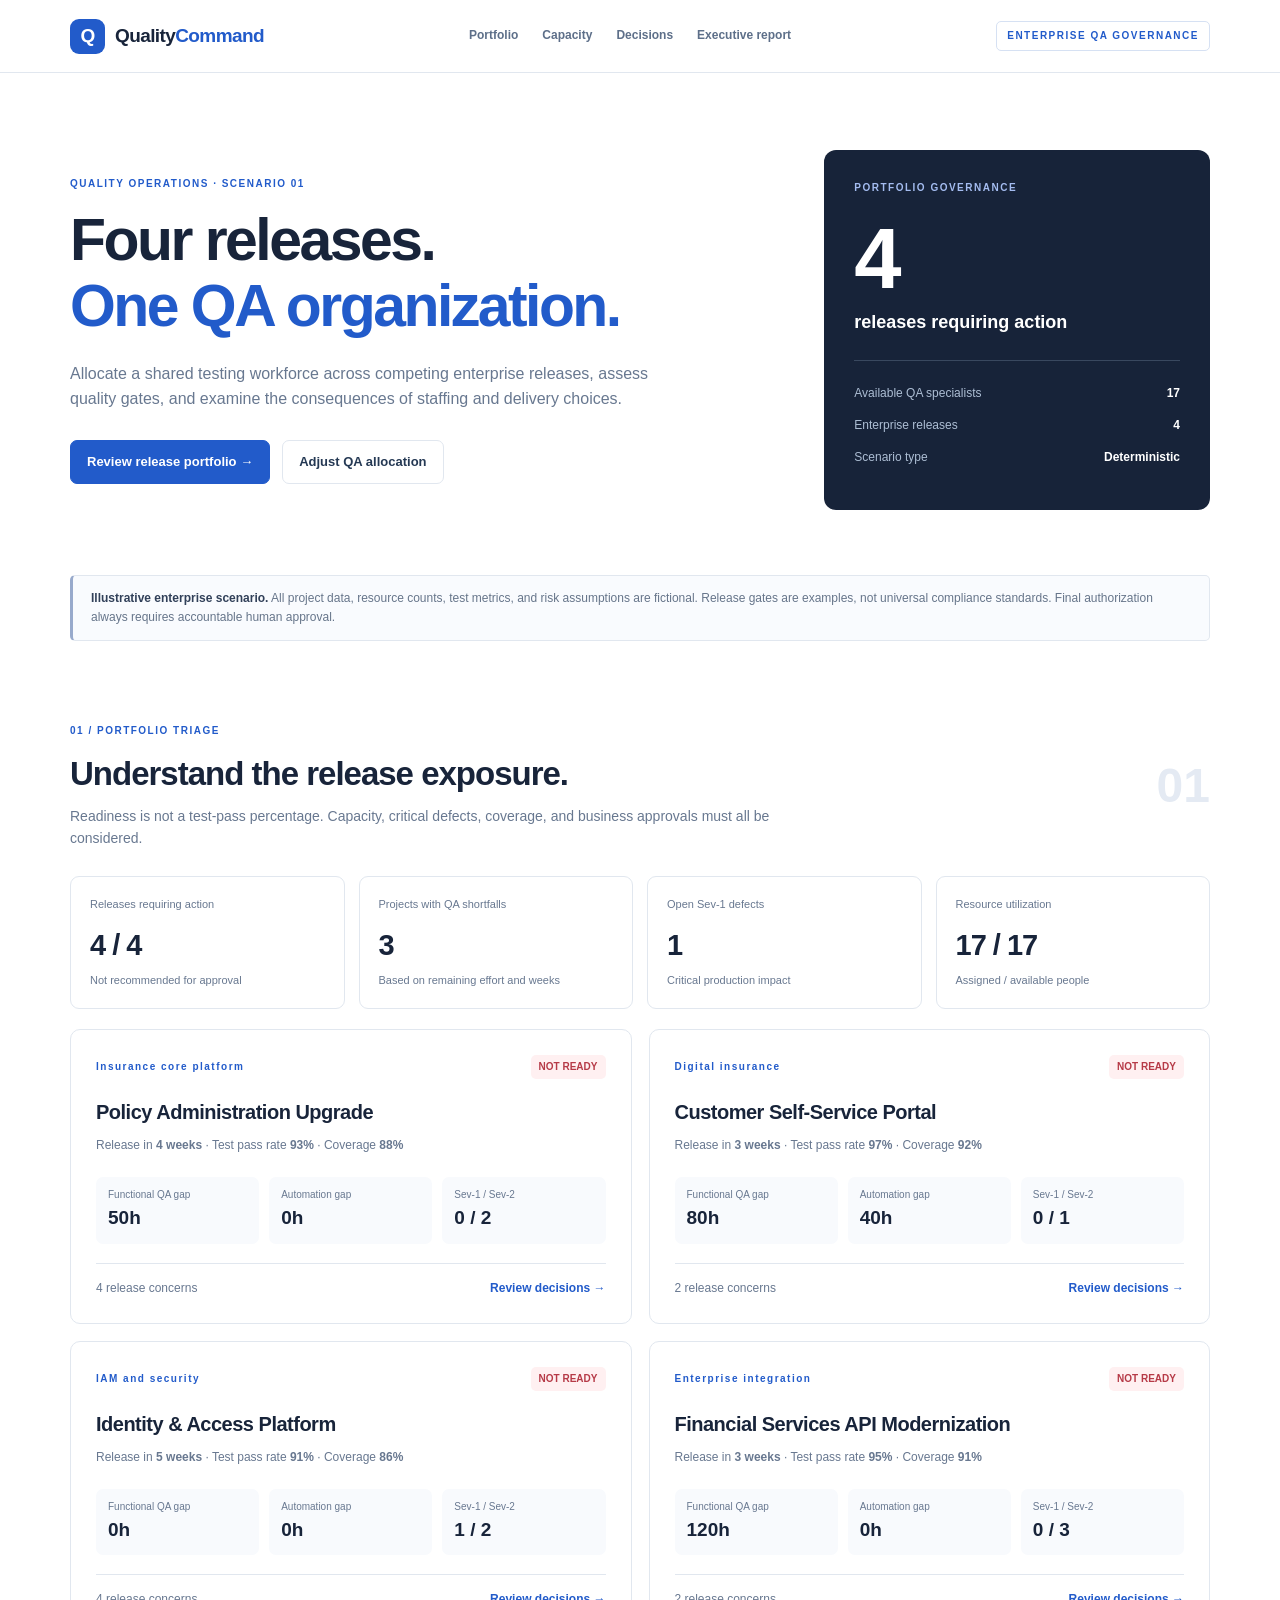
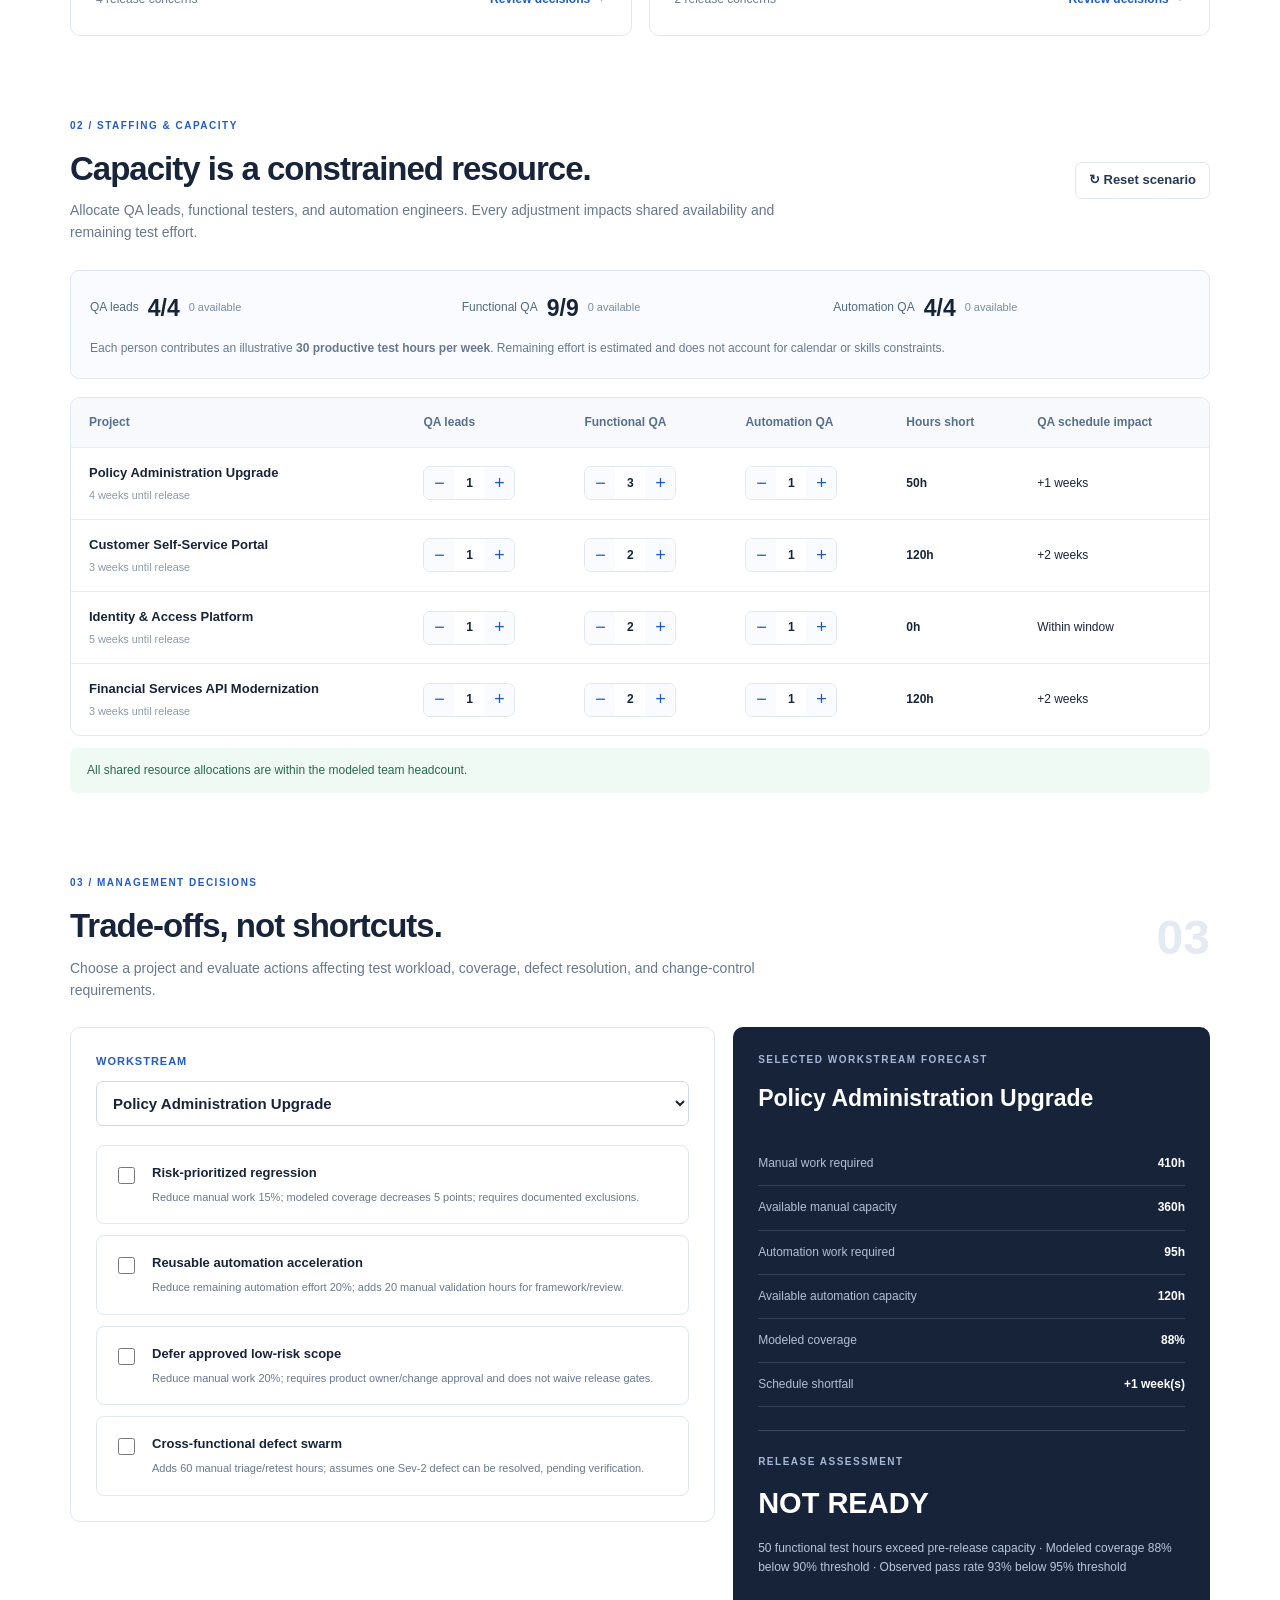
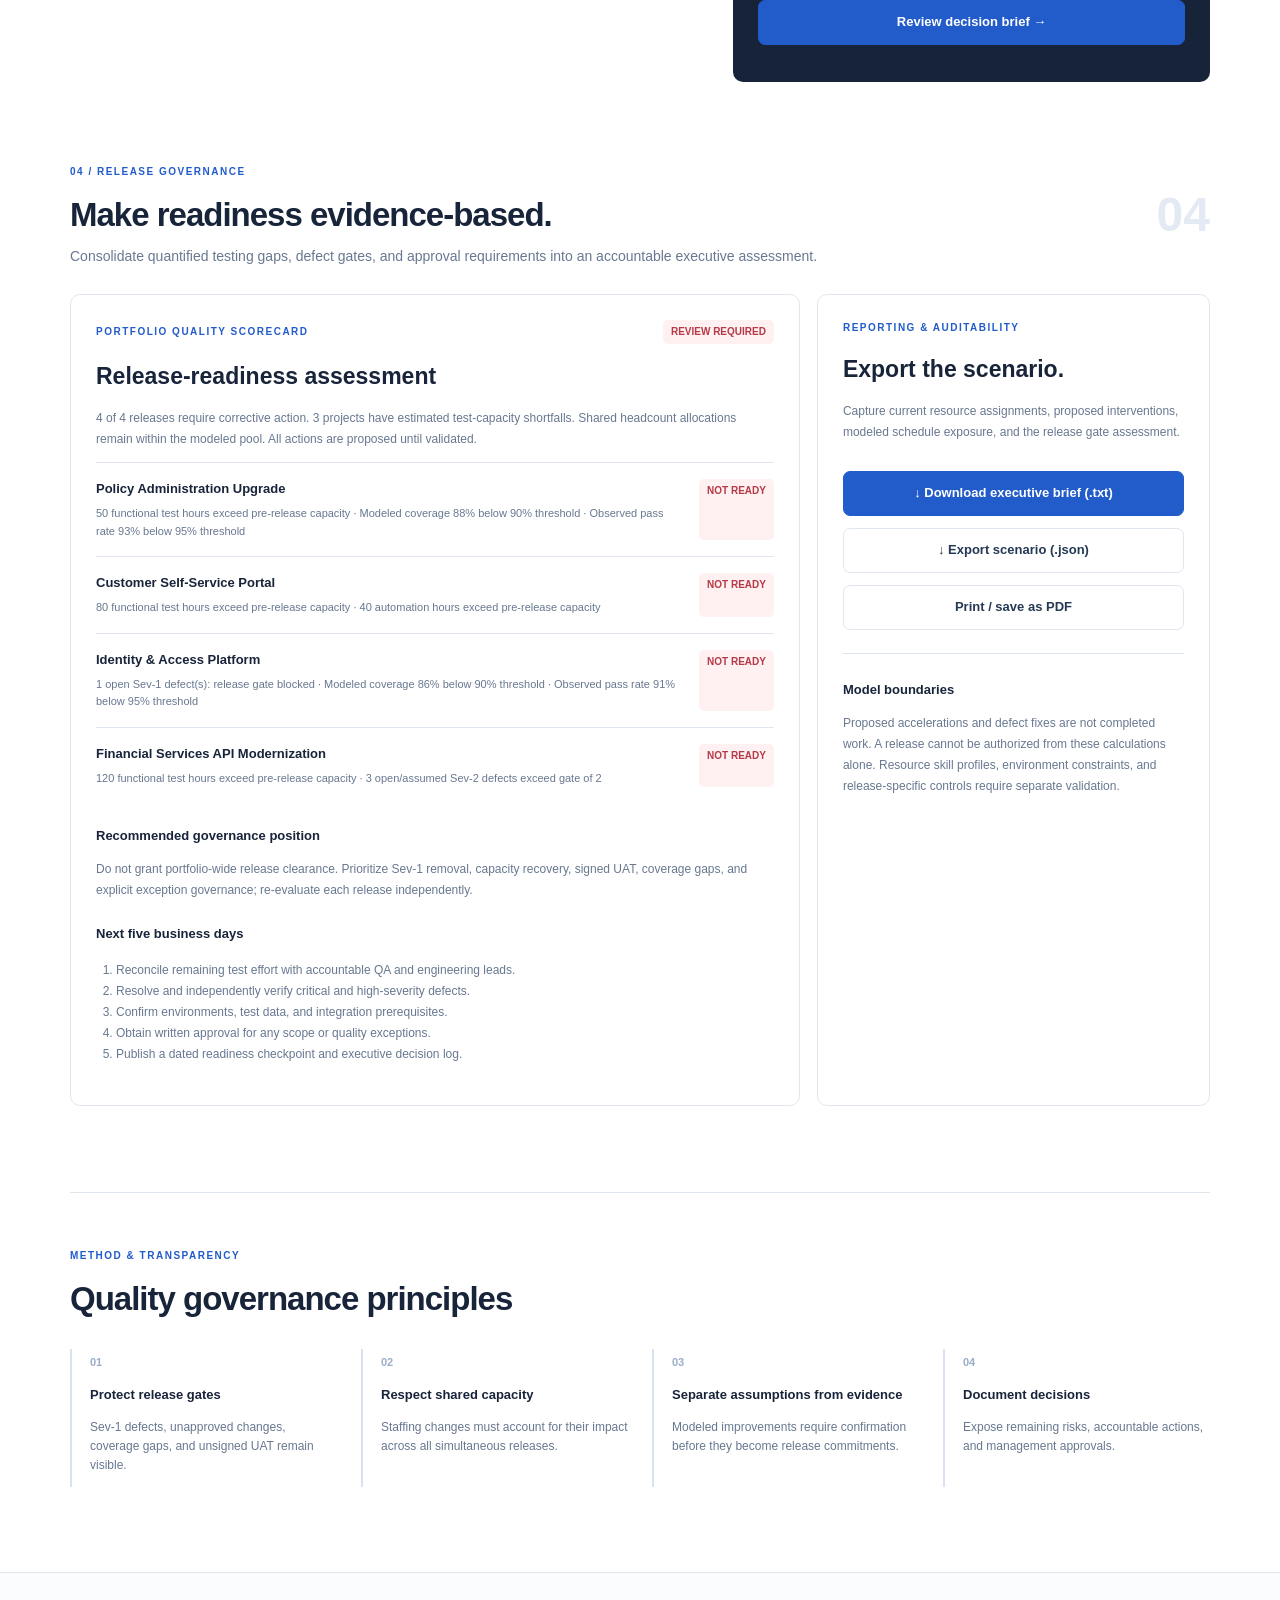
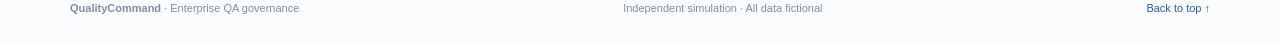
==== QualityCommand/index.html @ 81df3074 "Add files via upload" ====
<!doctype html>
<html lang="en"><head><meta charset="utf-8"><meta name="viewport" content="width=device-width,initial-scale=1"><meta name="description" content="QualityCommand: enterprise QA capacity, test strategy, defect governance, and release-readiness simulation."><title>QualityCommand | QA Portfolio & Release Governance</title><link rel="stylesheet" href="styles.css"></head>
<body><header class="top"><div class="shell bar"><a href="#home" class="brand"><span class="mark">Q</span><span>Quality<span class="blue">Command</span></span></a><nav><a href="#portfolio">Portfolio</a><a href="#allocation">Capacity</a><a href="#decisions">Decisions</a><a href="#report">Executive report</a></nav><span class="edition">ENTERPRISE QA GOVERNANCE</span></div></header>
<main id="home" class="shell"><section class="hero"><div><div class="eyebrow">QUALITY OPERATIONS · SCENARIO 01</div><h1>Four releases.<br><span>One QA organization.</span></h1><p>Allocate a shared testing workforce across competing enterprise releases, assess quality gates, and examine the consequences of staffing and delivery choices.</p><div class="actions"><a class="btn primary" href="#portfolio">Review release portfolio →</a><a class="btn" href="#allocation">Adjust QA allocation</a></div></div><aside class="hero-card"><div class="muted caps">PORTFOLIO GOVERNANCE</div><strong id="heroBlocked">4</strong><div class="large-label">releases requiring action</div><div class="hero-sep"></div><div class="hero-data"><span>Available QA specialists</span><b>17</b></div><div class="hero-data"><span>Enterprise releases</span><b>4</b></div><div class="hero-data"><span>Scenario type</span><b>Deterministic</b></div></aside></section>
<div class="notice"><b>Illustrative enterprise scenario.</b> All project data, resource counts, test metrics, and risk assumptions are fictional. Release gates are examples, not universal compliance standards. Final authorization always requires accountable human approval.</div>
<section class="section" id="portfolio"><div class="section-head"><div><div class="eyebrow">01 / PORTFOLIO TRIAGE</div><h2>Understand the release exposure.</h2><p>Readiness is not a test-pass percentage. Capacity, critical defects, coverage, and business approvals must all be considered.</p></div><span class="index">01</span></div><div class="kpis"><article><small>Releases requiring action</small><strong id="blocked">—</strong><span>Not recommended for approval</span></article><article><small>Projects with QA shortfalls</small><strong id="shortfalls">—</strong><span>Based on remaining effort and weeks</span></article><article><small>Open Sev-1 defects</small><strong id="sev1">—</strong><span>Critical production impact</span></article><article><small>Resource utilization</small><strong id="utilization">—</strong><span>Assigned / available people</span></article></div><div id="projectCards" class="cards"></div></section>
<section class="section" id="allocation"><div class="section-head"><div><div class="eyebrow">02 / STAFFING & CAPACITY</div><h2>Capacity is a constrained resource.</h2><p>Allocate QA leads, functional testers, and automation engineers. Every adjustment impacts shared availability and remaining test effort.</p></div><button class="btn small" id="reset">↻ Reset scenario</button></div><div class="allocation-header"><div class="pool" id="pool"></div><p>Each person contributes an illustrative <b>30 productive test hours per week</b>. Remaining effort is estimated and does not account for calendar or skills constraints.</p></div><div class="table-scroll"><table><thead><tr><th>Project</th><th>QA leads</th><th>Functional QA</th><th>Automation QA</th><th>Hours short</th><th>QA schedule impact</th></tr></thead><tbody id="resourceTable"></tbody></table></div><div id="capacityWarning" class="capacity-warning" aria-live="polite"></div></section>
<section class="section" id="decisions"><div class="section-head"><div><div class="eyebrow">03 / MANAGEMENT DECISIONS</div><h2>Trade-offs, not shortcuts.</h2><p>Choose a project and evaluate actions affecting test workload, coverage, defect resolution, and change-control requirements.</p></div><span class="index">03</span></div><div class="decision-grid"><div class="panel"><label class="field-label" for="projectSelect">WORKSTREAM</label><select id="projectSelect"></select><div id="optionList" class="options"></div></div><aside class="panel dark"><div class="caps muted">SELECTED WORKSTREAM FORECAST</div><h3 id="detailName">Project</h3><div class="stat-list"><div><span>Manual work required</span><b id="detailManual">—</b></div><div><span>Available manual capacity</span><b id="detailManualCapacity">—</b></div><div><span>Automation work required</span><b id="detailAuto">—</b></div><div><span>Available automation capacity</span><b id="detailAutoCapacity">—</b></div><div><span>Modeled coverage</span><b id="detailCoverage">—</b></div><div><span>Schedule shortfall</span><b id="detailSlip">—</b></div></div><div class="divider"></div><div class="caps muted">RELEASE ASSESSMENT</div><strong class="verdict" id="detailGate">NOT READY</strong><p id="detailSummary">Risk details will appear here.</p><a class="btn primary full" href="#report">Review decision brief →</a></aside></div></section>
<section class="section" id="report"><div class="section-head"><div><div class="eyebrow">04 / RELEASE GOVERNANCE</div><h2>Make readiness evidence-based.</h2><p>Consolidate quantified testing gaps, defect gates, and approval requirements into an accountable executive assessment.</p></div><span class="index">04</span></div><div class="report-grid"><article class="panel"><div class="report-top"><span class="caps">PORTFOLIO QUALITY SCORECARD</span><span class="pill warn" id="reportPill">REVIEW REQUIRED</span></div><h3>Release-readiness assessment</h3><p id="reportLead" class="lead"></p><div id="reportRows"></div><h4>Recommended governance position</h4><p id="position"></p><h4>Next five business days</h4><ol><li>Reconcile remaining test effort with accountable QA and engineering leads.</li><li>Resolve and independently verify critical and high-severity defects.</li><li>Confirm environments, test data, and integration prerequisites.</li><li>Obtain written approval for any scope or quality exceptions.</li><li>Publish a dated readiness checkpoint and executive decision log.</li></ol></article><aside class="panel tools"><div class="eyebrow">REPORTING & AUDITABILITY</div><h3>Export the scenario.</h3><p>Capture current resource assignments, proposed interventions, modeled schedule exposure, and the release gate assessment.</p><button class="btn primary full" id="exportBrief">↓ Download executive brief (.txt)</button><button class="btn full" id="exportJson">↓ Export scenario (.json)</button><button class="btn full" id="print">Print / save as PDF</button><div class="divider"></div><strong>Model boundaries</strong><p>Proposed accelerations and defect fixes are not completed work. A release cannot be authorized from these calculations alone. Resource skill profiles, environment constraints, and release-specific controls require separate validation.</p></aside></div></section>
<section class="principles"><div class="eyebrow">METHOD & TRANSPARENCY</div><h2>Quality governance principles</h2><div class="principle-grid"><div><b>01</b><h4>Protect release gates</h4><p>Sev-1 defects, unapproved changes, coverage gaps, and unsigned UAT remain visible.</p></div><div><b>02</b><h4>Respect shared capacity</h4><p>Staffing changes must account for their impact across all simultaneous releases.</p></div><div><b>03</b><h4>Separate assumptions from evidence</h4><p>Modeled improvements require confirmation before they become release commitments.</p></div><div><b>04</b><h4>Document decisions</h4><p>Expose remaining risks, accountable actions, and management approvals.</p></div></div></section></main>
<footer><div class="shell footer"><span><b>QualityCommand</b> · Enterprise QA governance</span><span>Independent simulation · All data fictional</span><a href="#home">Back to top ↑</a></div></footer><script type="module" src="app.mjs"></script></body></html>
---- QualityCommand/styles.css ----
:root{--navy:#172339;--ink:#18243a;--muted:#687890;--line:#e1e7ef;--blue:#225bca;--blue-pale:#f0f5ff;--red:#b63a47;--red-pale:#fff0f1;--green:#177757;--green-pale:#eaf7ef;--white:#fff}*{box-sizing:border-box}html{scroll-behavior:smooth}body{margin:0;color:var(--ink);background:#fff;font:15px/1.6 -apple-system,BlinkMacSystemFont,'Segoe UI',Arial,sans-serif}a{color:inherit;text-decoration:none}button,select{font:inherit}button{cursor:pointer}.shell{max-width:1200px;margin:auto;padding:0 30px}.top{border-bottom:1px solid var(--line)}.bar{height:72px;display:flex;align-items:center;justify-content:space-between;gap:24px}.brand{display:flex;align-items:center;gap:10px;font-size:19px;font-weight:800;letter-spacing:-.6px}.mark{display:grid;place-items:center;width:35px;height:35px;border-radius:9px;background:var(--blue);color:#fff;font-weight:900}.blue{color:var(--blue)}nav{display:flex;gap:24px;color:#5d6f89;font-size:12px;font-weight:700}nav a:hover{color:var(--blue)}.edition,.caps,.eyebrow{font-size:10px;letter-spacing:1.5px;font-weight:850;color:var(--blue)}.edition{border:1px solid #d6e1f3;border-radius:5px;padding:6px 10px}.hero{display:grid;grid-template-columns:1.35fr .75fr;align-items:center;gap:60px;padding:77px 0 65px}.eyebrow{margin-bottom:15px}h1{font-size:clamp(39px,4.6vw,62px);line-height:1.12;letter-spacing:-2.5px;margin:0 0 22px}h1 span{color:var(--blue)}.hero p{max-width:610px;font-size:16px;color:var(--muted)}.actions{display:flex;gap:12px;margin-top:28px;flex-wrap:wrap}.btn{border:1px solid var(--line);background:#fff;border-radius:7px;color:#253954;display:inline-flex;align-items:center;justify-content:center;gap:9px;font-size:13px;font-weight:750;padding:11px 16px;min-height:43px}.btn.primary{color:#fff;background:var(--blue);border-color:var(--blue)}.btn:hover{filter:brightness(.96)}.btn.small{padding:7px 13px;min-height:35px}.btn.full{display:flex;width:100%;margin:12px 0}.hero-card,.dark{background:var(--navy)!important;color:#fff!important;border:none!important}.hero-card{padding:30px;border-radius:12px}.hero-card .caps,.dark .caps{color:#a4bcf0}.hero-card>strong{display:block;font-size:85px;line-height:1.15;letter-spacing:-4px;margin-top:14px}.large-label{font-size:18px;font-weight:650}.hero-sep,.divider{height:1px;background:#dce4f0;margin:23px 0}.hero-sep,.dark .divider{background:#39485f}.hero-data{display:flex;justify-content:space-between;font-size:12px;margin:13px 0;color:#adbed4}.hero-data b{color:#fff}.notice{background:#f9fbfe;border:1px solid var(--line);border-left:3px solid #98aacc;padding:13px 18px;font-size:12px;color:#66758a;border-radius:5px}.notice b{color:#314059}.section{padding:82px 0 0;scroll-margin-top:24px}.section-head{display:flex;justify-content:space-between;gap:25px;align-items:center;margin-bottom:26px}.section-head h2,.principles h2{font-size:33px;letter-spacing:-1px;line-height:1.22;margin:0 0 10px}.section-head p{font-size:14px;color:var(--muted);max-width:760px;margin:0}.index{font-size:48px;font-weight:850;color:#e4eaf3}.kpis{display:grid;grid-template-columns:repeat(4,1fr);gap:14px;margin-bottom:20px}.kpis article{border:1px solid var(--line);border-radius:9px;padding:19px}.kpis small,.kpis span{display:block;color:var(--muted);font-size:11px}.kpis strong{display:block;font-size:29px;letter-spacing:-1px;margin:9px 0 3px}.cards{display:grid;grid-template-columns:1fr 1fr;gap:17px}.project-card,.panel{border:1px solid var(--line);border-radius:10px;padding:25px;background:#fff}.card-top{display:flex;justify-content:space-between;align-items:center;gap:15px}.card-top .eyebrow{margin:0}.project-card h3{font-size:20px;margin:17px 0 8px;letter-spacing:-.5px}.project-card p{color:var(--muted);font-size:12px;margin:0 0 22px}.card-stats{display:grid;grid-template-columns:repeat(3,1fr);gap:10px}.card-stats>div{background:#f8fafd;border-radius:7px;padding:10px 12px}.card-stats small{display:block;font-size:10px;color:var(--muted)}.card-stats b{font-size:19px}.card-footer{margin-top:19px;padding-top:15px;border-top:1px solid var(--line);display:flex;justify-content:space-between;gap:10px;color:var(--muted);font-size:12px}.text-link{border:none;background:none;padding:0;font-size:12px;color:var(--blue);font-weight:800}.pill{border-radius:5px;padding:4px 8px;font-size:10px;font-weight:850;white-space:nowrap}.pill.danger,.pill.warn{background:var(--red-pale);color:var(--red)}.pill.okay{background:var(--green-pale);color:var(--green)}.allocation-header{background:#f9fbfe;border:1px solid var(--line);border-radius:9px;padding:19px;margin-bottom:18px}.pool{display:grid;grid-template-columns:repeat(3,1fr);gap:15px}.pool-item{display:flex;align-items:center;gap:9px}.pool-item span{color:#536982;font-size:12px}.pool-item strong{font-size:23px}.pool-item small{color:#7b8ba1;font-size:11px}.pool-item strong.negative{color:var(--red)}.allocation-header p{font-size:12px;color:var(--muted);margin:13px 0 0}.table-scroll{overflow:auto;border:1px solid var(--line);border-radius:10px}table{width:100%;border-collapse:collapse;min-width:850px}th,td{padding:15px 18px;border-bottom:1px solid #e9edf3;text-align:left;font-size:12px}thead{background:#f7f9fc;color:#58708e}tbody tr:last-child th,tbody tr:last-child td{border-bottom:none}tbody th{font-size:13px;min-width:260px}tbody th small{display:block;color:#8a9aad;font-weight:400;margin-top:3px}td.strong{font-weight:800}.stepper{display:inline-flex;align-items:center;border:1px solid var(--line);border-radius:7px;overflow:hidden}.stepper button{background:#f9fbfe;color:var(--blue);border:none;width:30px;height:32px;font-size:18px}.stepper span{width:30px;text-align:center;font-weight:800}.capacity-warning{font-size:12px;padding:13px 17px;border-radius:7px;margin-top:12px}.capacity-warning.okay-zone{background:#f0faf5;color:#28684f}.capacity-warning.danger-zone{background:var(--red-pale);color:#973a48}.decision-grid{display:grid;grid-template-columns:1.15fr .85fr;gap:18px;align-items:start}.field-label{display:block;font-size:11px;font-weight:850;color:var(--blue);letter-spacing:1px;margin-bottom:10px}select{width:100%;padding:12px;border-radius:7px;border:1px solid #ced9e8;background:#fff;color:var(--ink);font-weight:700}.options{margin-top:19px;display:grid;gap:11px}.opt{border:1px solid var(--line);border-radius:8px;padding:17px;display:flex;align-items:flex-start;gap:14px;cursor:pointer}.opt.selected{background:var(--blue-pale);border-color:#a4bceb}.opt input{accent-color:var(--blue);margin-top:4px;width:17px;height:17px}.opt b{display:block;font-size:13px}.opt small{display:block;color:var(--muted);font-size:11px;margin-top:5px}.dark{position:sticky;top:12px}.dark h3{margin:12px 0 25px;font-size:23px}.dark .muted{color:#a5b8d7}.stat-list>div{display:flex;justify-content:space-between;gap:14px;border-bottom:1px solid #33425b;padding:12px 0;font-size:12px;color:#b2c1d4}.stat-list b{color:#fff}.verdict{display:block;font-size:29px;margin:10px 0 5px}.dark>p{font-size:12px;color:#b7c7dc;margin-bottom:23px}.report-grid{display:grid;grid-template-columns:1.3fr .7fr;gap:17px}.report-top{display:flex;align-items:center;justify-content:space-between}.report-grid h3{font-size:23px;margin:14px 0}.lead,.report-grid p,.report-grid li{font-size:12px;line-height:1.75;color:var(--muted)}.report-grid h4{font-size:13px;margin:23px 0 7px}.report-grid ol{padding-left:20px}.report-row{display:flex;justify-content:space-between;gap:20px;border-top:1px solid var(--line);padding:16px 0}.report-row b{display:block;font-size:13px}.report-row small{display:block;font-size:11px;color:var(--muted);margin-top:5px}.tools>p{margin-bottom:28px}.tools strong{font-size:13px}.principles{padding:55px 0 85px;border-top:1px solid var(--line);margin-top:86px}.principle-grid{display:grid;grid-template-columns:repeat(4,1fr);gap:24px;margin-top:30px}.principle-grid>div{border-left:2px solid #d8e2f4;padding-left:18px}.principle-grid b{color:#9baec9;font-size:11px}.principle-grid h4{font-size:13px;margin:12px 0}.principle-grid p{font-size:12px;color:var(--muted)}footer{border-top:1px solid var(--line);background:#fbfcfe}.footer{display:flex;justify-content:space-between;gap:16px;padding-top:27px;padding-bottom:27px;font-size:11px;color:#7e8ea5}.footer a{color:var(--blue)}@media(max-width:950px){.edition{display:none}.hero,.decision-grid,.report-grid{grid-template-columns:1fr;gap:24px}.hero{padding:55px 0}.dark{position:static}.cards{grid-template-columns:1fr}.kpis{grid-template-columns:repeat(2,1fr)}.principle-grid{grid-template-columns:repeat(2,1fr)}}@media(max-width:600px){.shell{padding:0 18px}nav{gap:13px}nav a{font-size:11px}nav a:nth-child(2),nav a:nth-child(3){display:none}.brand{font-size:17px}h1{letter-spacing:-1.4px}.section{padding-top:58px}.section-head h2{font-size:28px}.index{display:none}.kpis{gap:8px}.kpis article{padding:15px}.kpis strong{font-size:23px}.card-stats{gap:6px}.card-stats>div{padding:8px}.pool{grid-template-columns:1fr}.project-card,.panel{padding:18px}.footer{flex-wrap:wrap}}@media print{.top,.actions,.notice,#allocation,#decisions,.tools,.text-link,.footer,button{display:none!important}.hero{padding:20px 0}.section{padding:20px 0}.cards{grid-template-columns:repeat(2,1fr)}.report-grid{display:block}.project-card,.panel{break-inside:avoid}body{font-size:12px}}
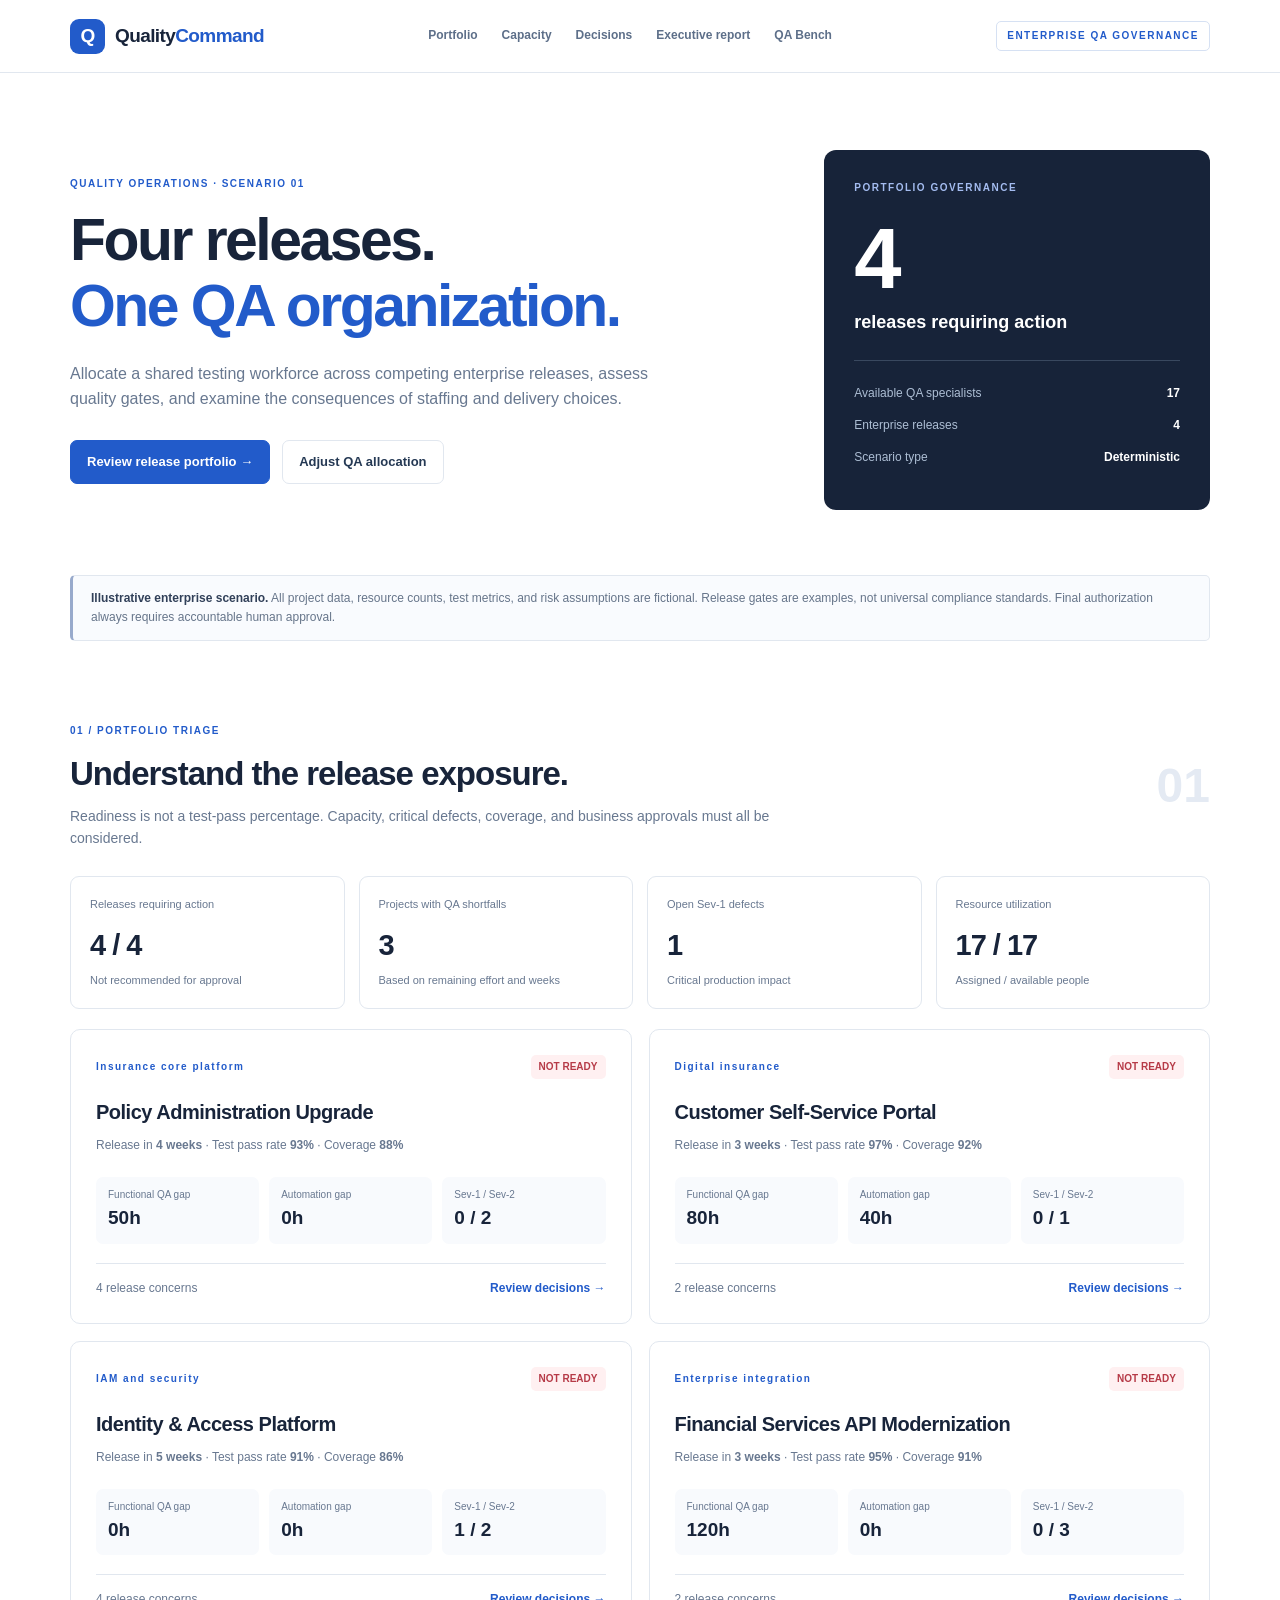
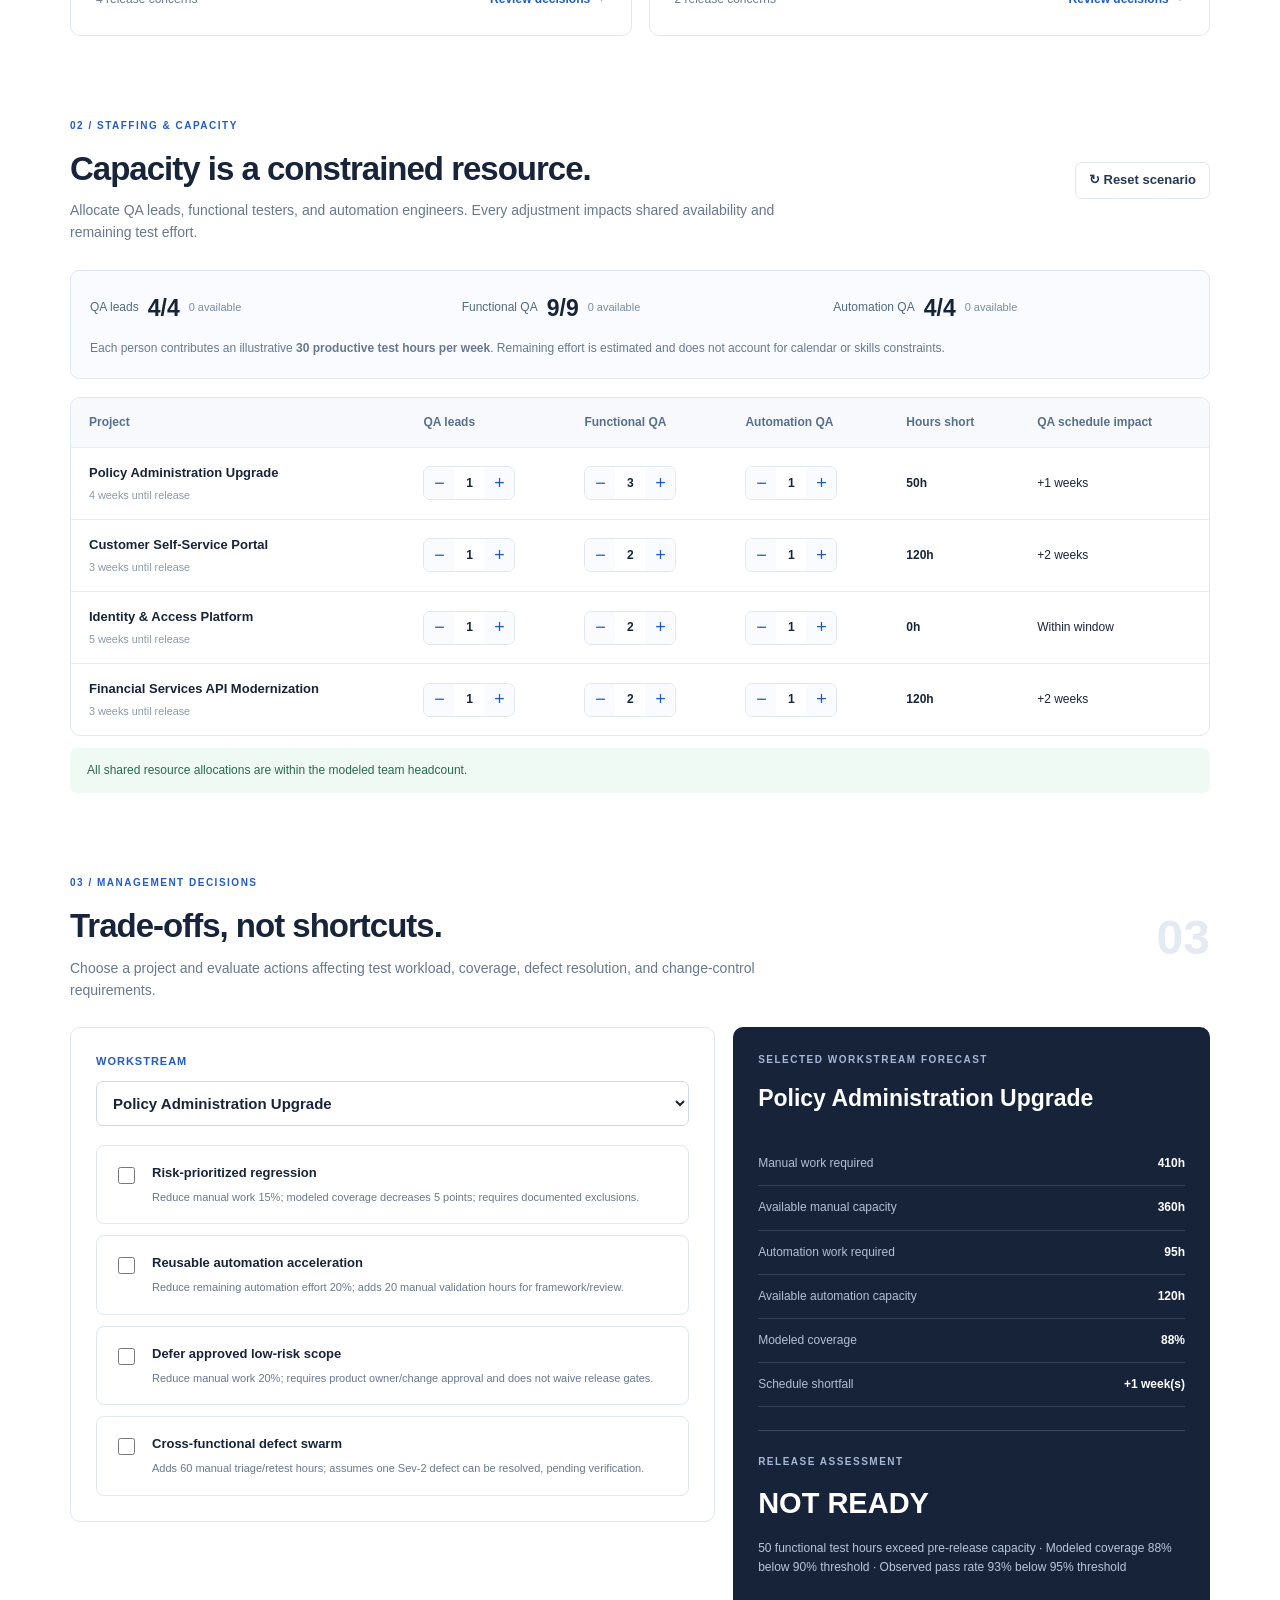
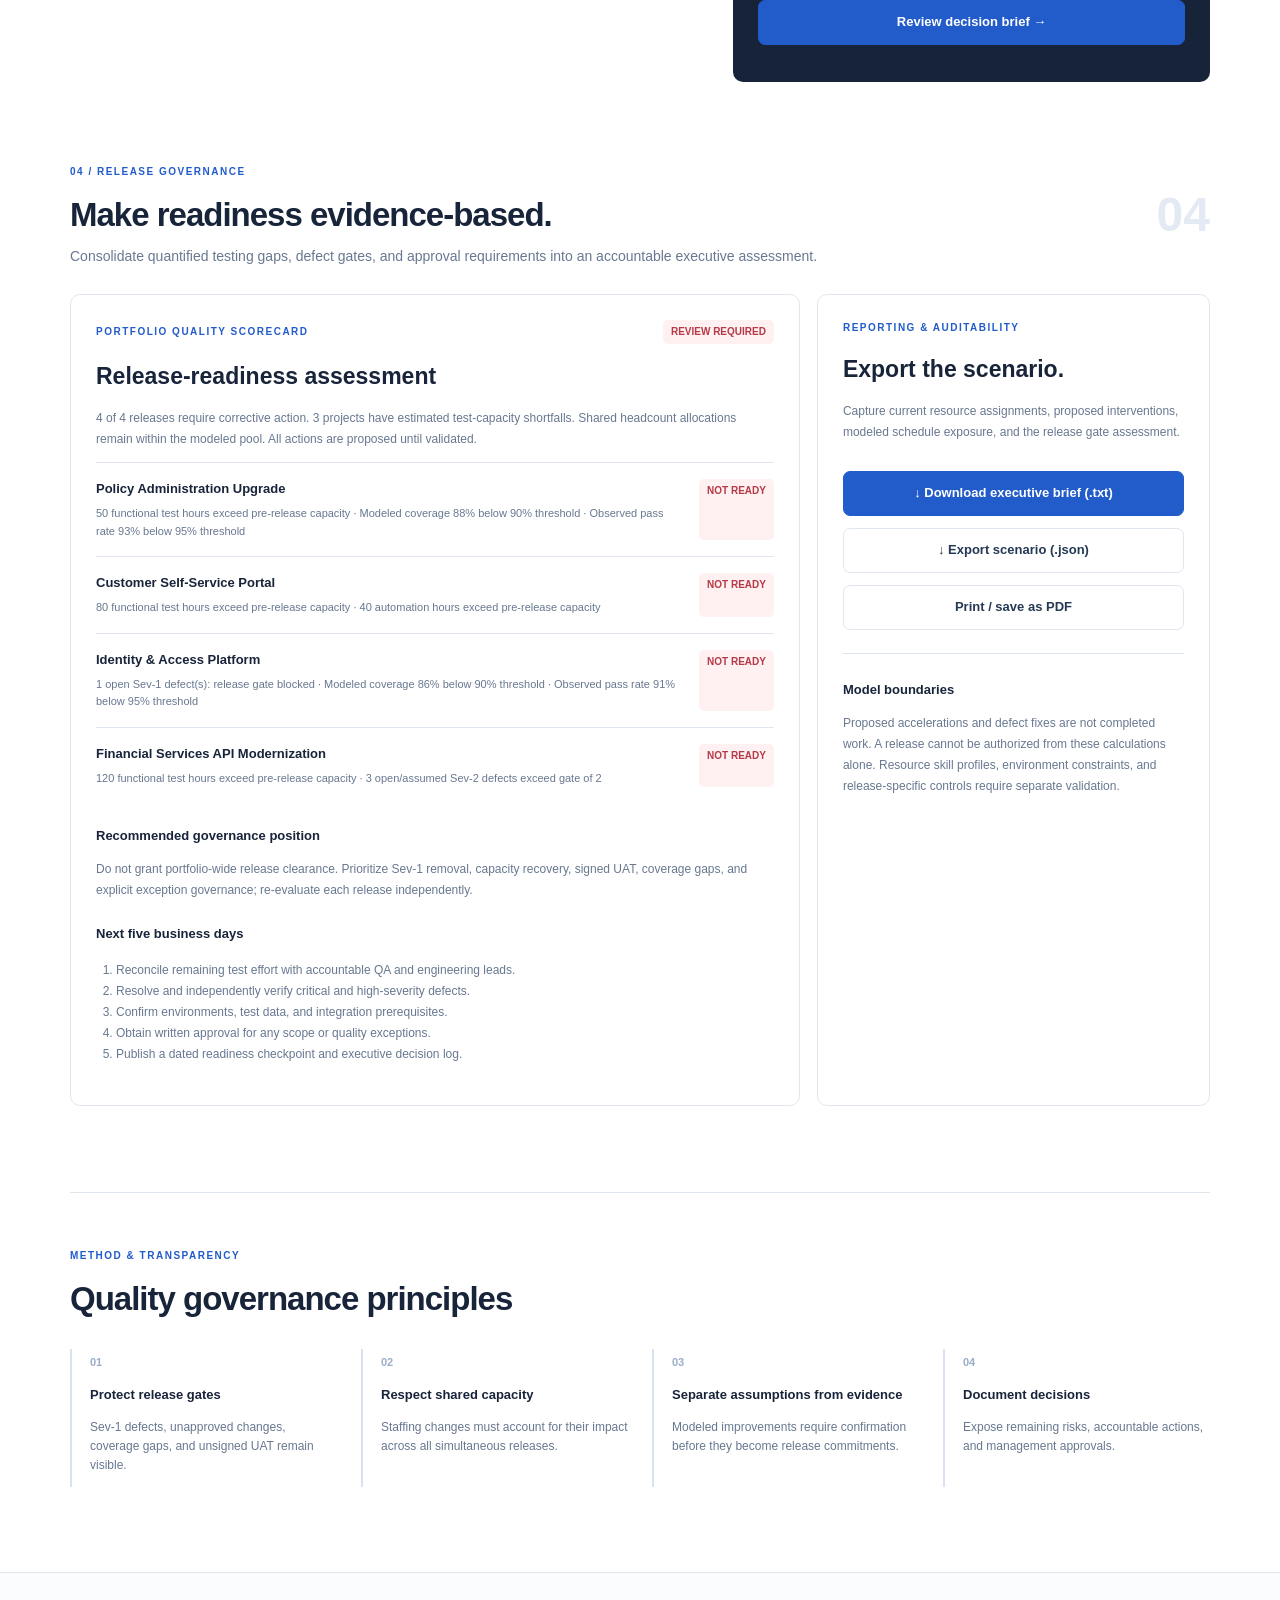
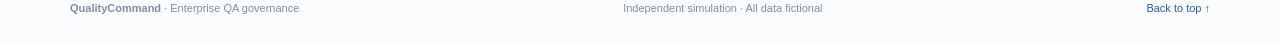
==== commit cb93f9e1: "Expose linked application-specific QA Bench without altering business workflows" ====
--- a/QualityCommand/index.html
+++ b/QualityCommand/index.html
@@ -1,6 +1,6 @@
 <!doctype html>
 <html lang="en"><head><meta charset="utf-8"><meta name="viewport" content="width=device-width,initial-scale=1"><meta name="description" content="QualityCommand: enterprise QA capacity, test strategy, defect governance, and release-readiness simulation."><title>QualityCommand | QA Portfolio & Release Governance</title><link rel="stylesheet" href="styles.css"></head>
-<body><header class="top"><div class="shell bar"><a href="#home" class="brand"><span class="mark">Q</span><span>Quality<span class="blue">Command</span></span></a><nav><a href="#portfolio">Portfolio</a><a href="#allocation">Capacity</a><a href="#decisions">Decisions</a><a href="#report">Executive report</a></nav><span class="edition">ENTERPRISE QA GOVERNANCE</span></div></header>
+<body><header class="top"><div class="shell bar"><a href="#home" class="brand"><span class="mark">Q</span><span>Quality<span class="blue">Command</span></span></a><nav><a href="#portfolio">Portfolio</a><a href="#allocation">Capacity</a><a href="#decisions">Decisions</a><a href="#report">Executive report</a><a href="/qa-bench.html">QA Bench</a></nav><span class="edition">ENTERPRISE QA GOVERNANCE</span></div></header>
 <main id="home" class="shell"><section class="hero"><div><div class="eyebrow">QUALITY OPERATIONS · SCENARIO 01</div><h1>Four releases.<br><span>One QA organization.</span></h1><p>Allocate a shared testing workforce across competing enterprise releases, assess quality gates, and examine the consequences of staffing and delivery choices.</p><div class="actions"><a class="btn primary" href="#portfolio">Review release portfolio →</a><a class="btn" href="#allocation">Adjust QA allocation</a></div></div><aside class="hero-card"><div class="muted caps">PORTFOLIO GOVERNANCE</div><strong id="heroBlocked">4</strong><div class="large-label">releases requiring action</div><div class="hero-sep"></div><div class="hero-data"><span>Available QA specialists</span><b>17</b></div><div class="hero-data"><span>Enterprise releases</span><b>4</b></div><div class="hero-data"><span>Scenario type</span><b>Deterministic</b></div></aside></section>
 <div class="notice"><b>Illustrative enterprise scenario.</b> All project data, resource counts, test metrics, and risk assumptions are fictional. Release gates are examples, not universal compliance standards. Final authorization always requires accountable human approval.</div>
 <section class="section" id="portfolio"><div class="section-head"><div><div class="eyebrow">01 / PORTFOLIO TRIAGE</div><h2>Understand the release exposure.</h2><p>Readiness is not a test-pass percentage. Capacity, critical defects, coverage, and business approvals must all be considered.</p></div><span class="index">01</span></div><div class="kpis"><article><small>Releases requiring action</small><strong id="blocked">—</strong><span>Not recommended for approval</span></article><article><small>Projects with QA shortfalls</small><strong id="shortfalls">—</strong><span>Based on remaining effort and weeks</span></article><article><small>Open Sev-1 defects</small><strong id="sev1">—</strong><span>Critical production impact</span></article><article><small>Resource utilization</small><strong id="utilization">—</strong><span>Assigned / available people</span></article></div><div id="projectCards" class="cards"></div></section>
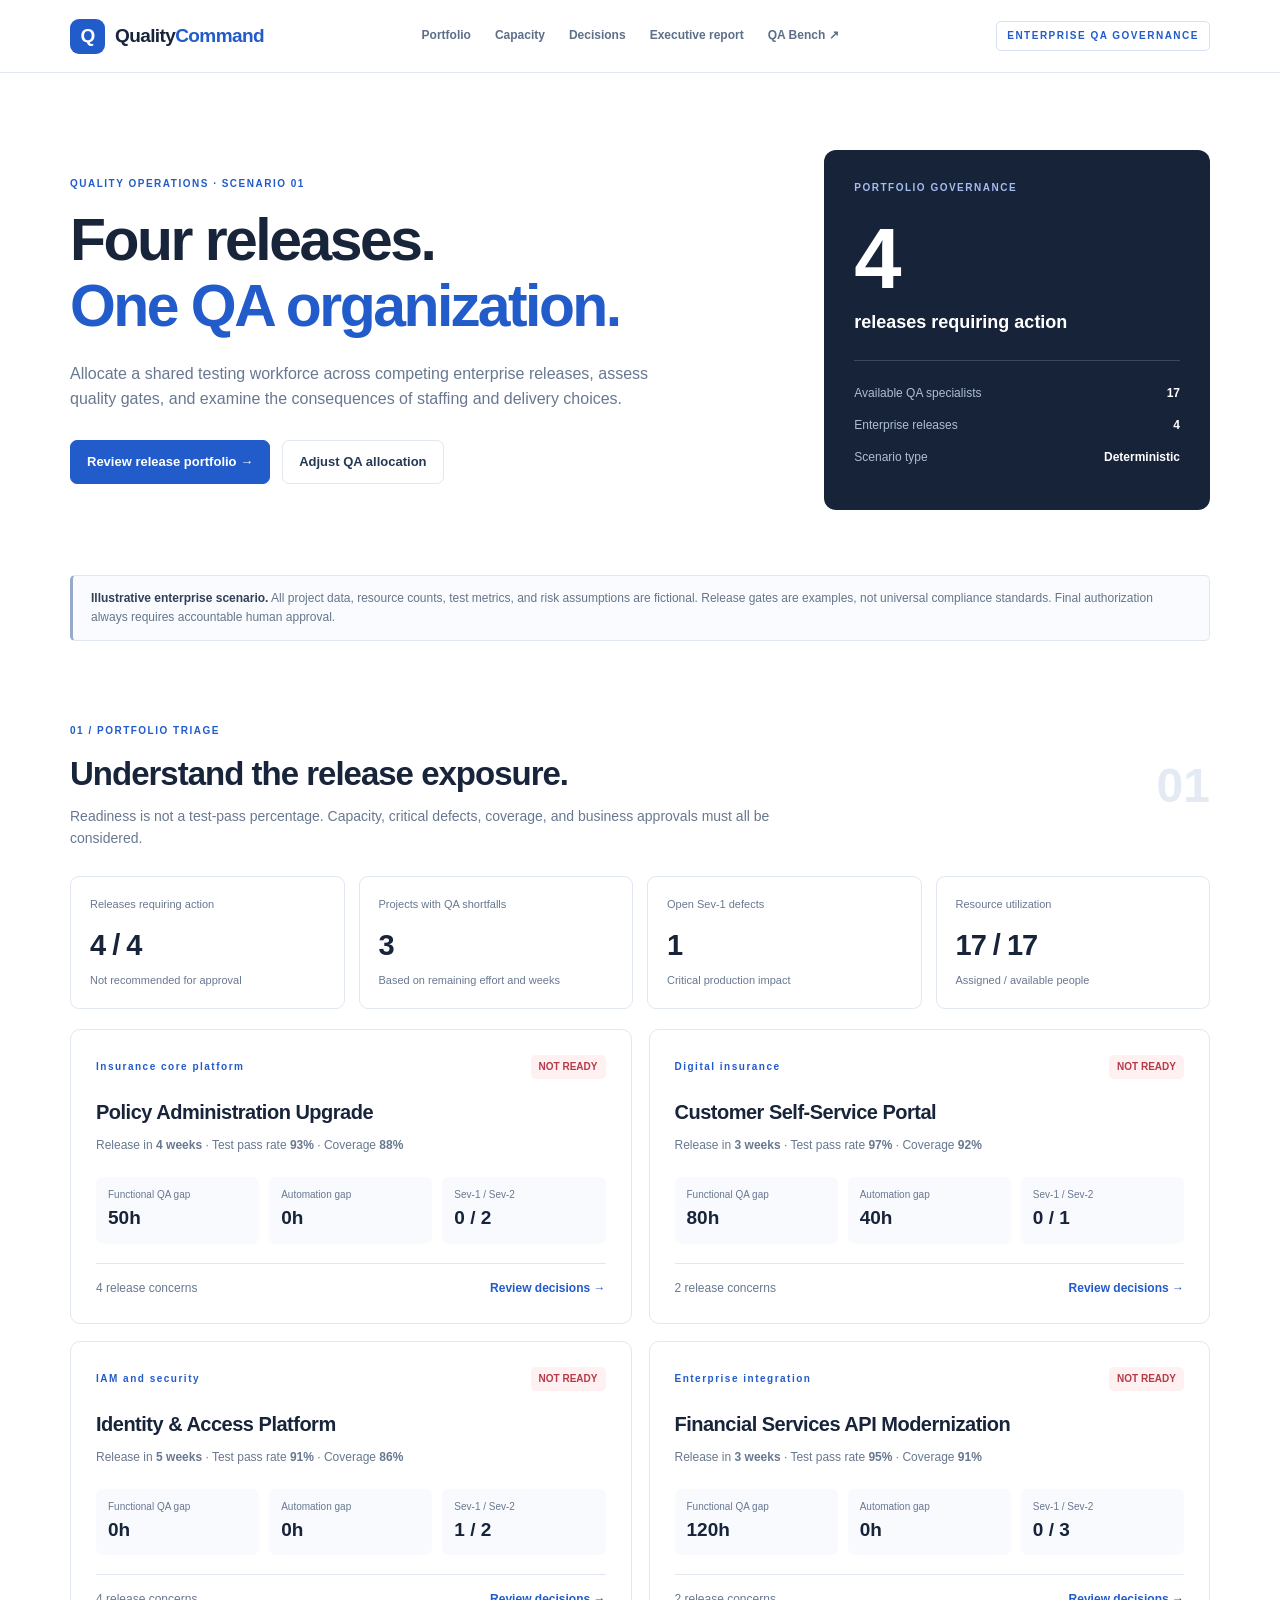
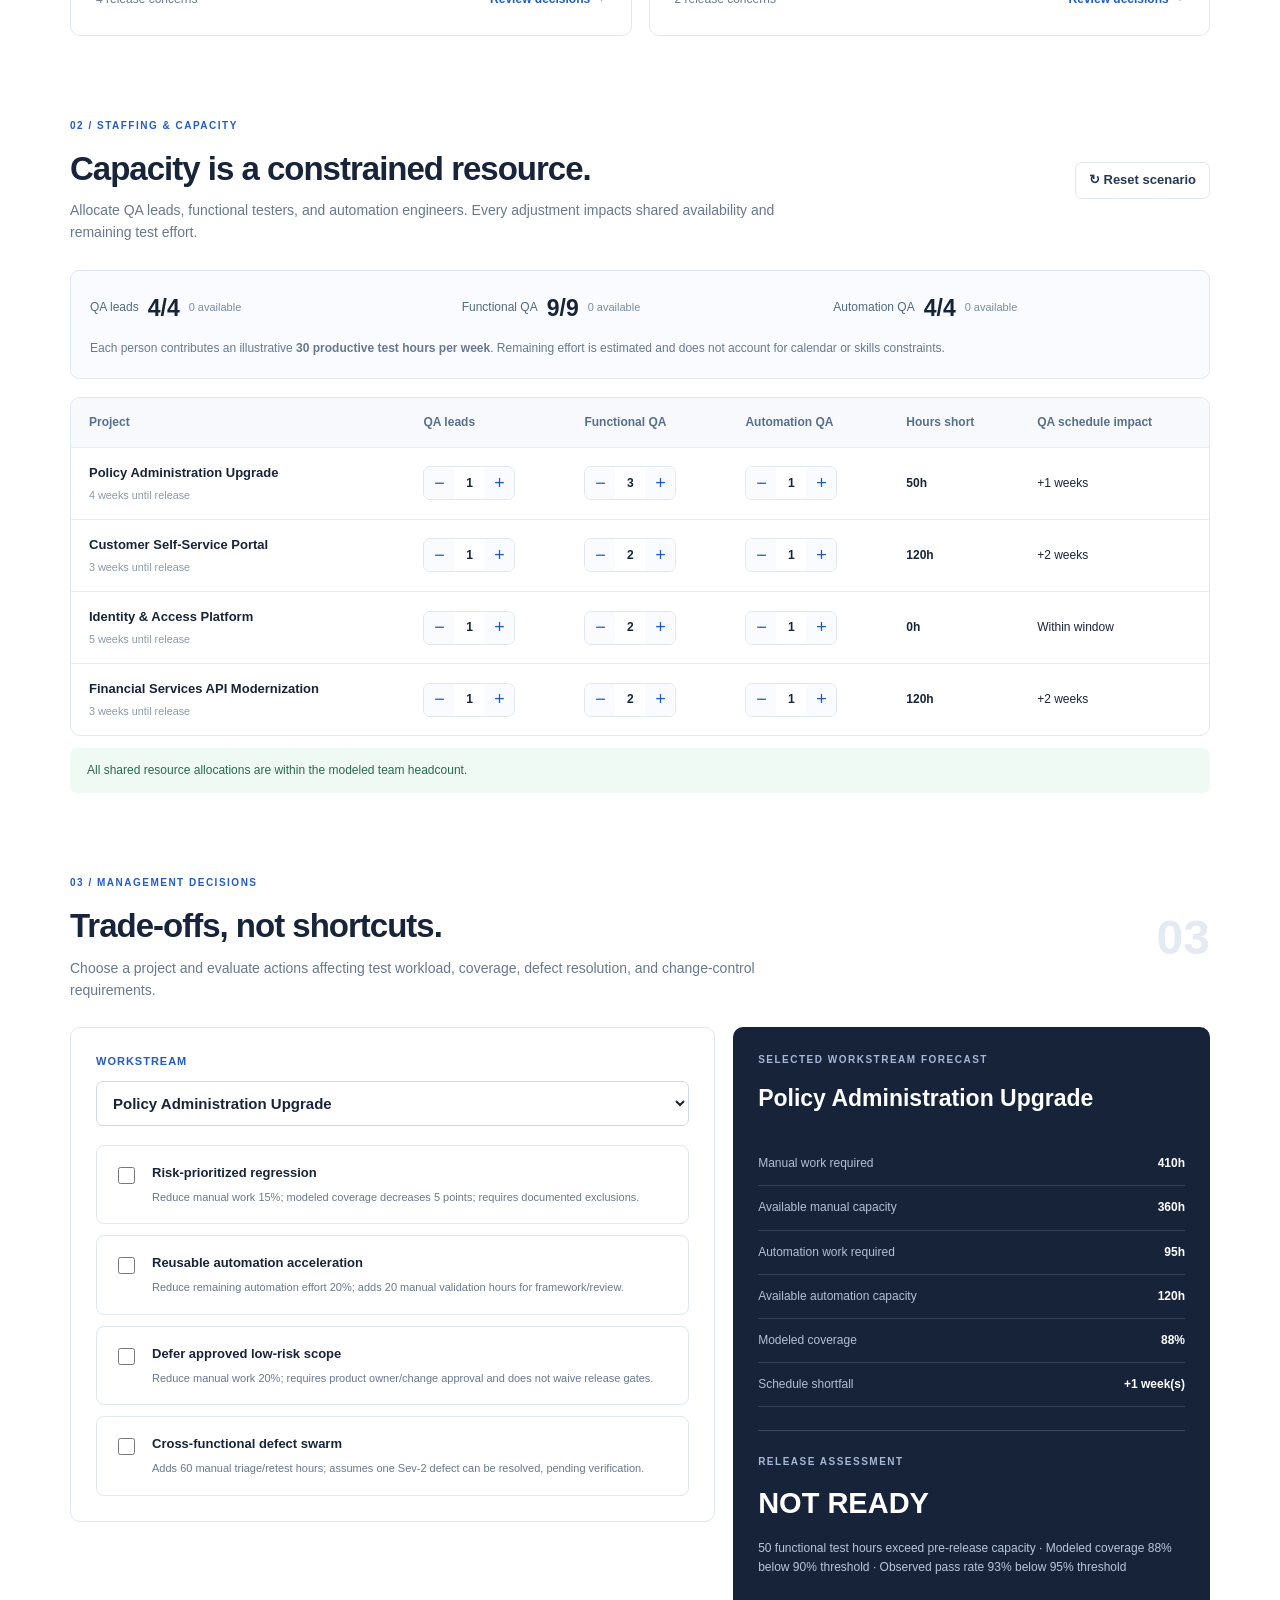
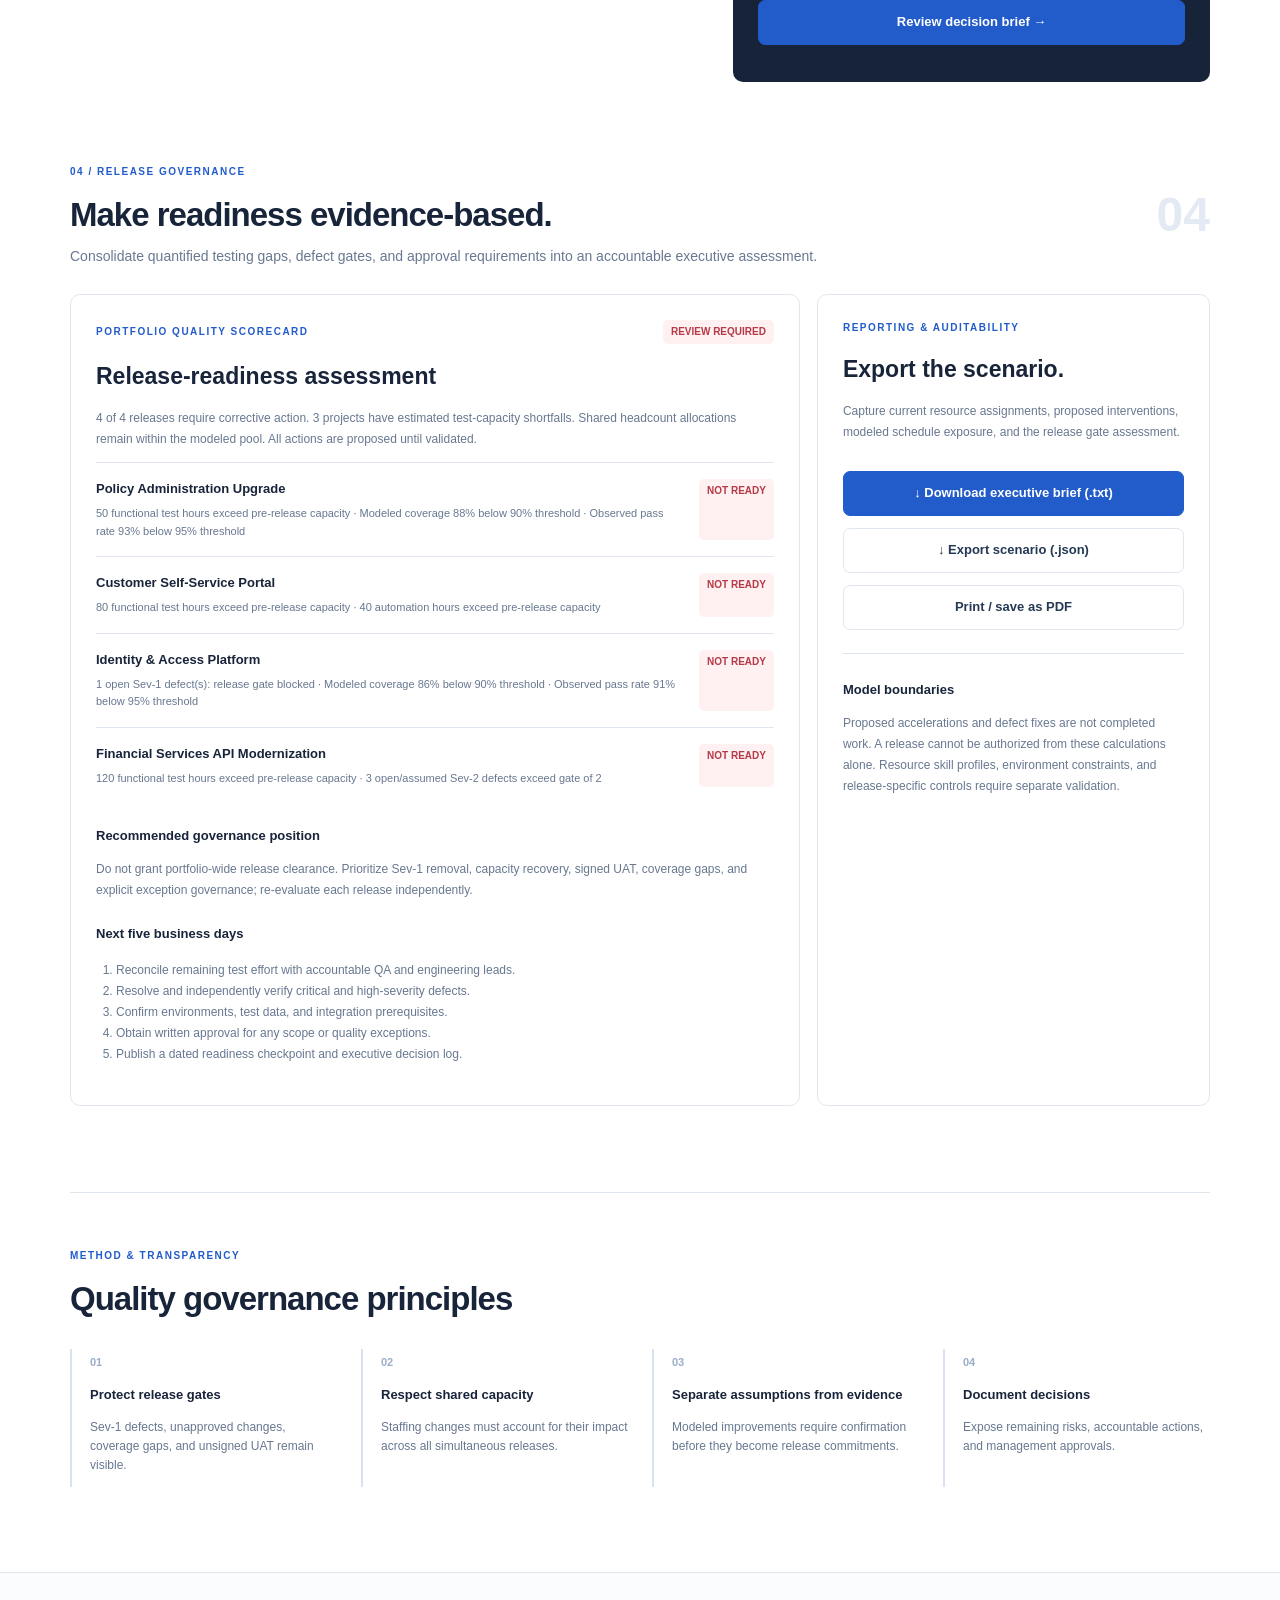
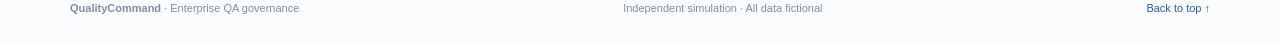
==== commit ba23769d: "Make QA Bench a site navigation link opening new tab without altering app functionality" ====
--- a/QualityCommand/index.html
+++ b/QualityCommand/index.html
@@ -1,6 +1,6 @@
 <!doctype html>
 <html lang="en"><head><meta charset="utf-8"><meta name="viewport" content="width=device-width,initial-scale=1"><meta name="description" content="QualityCommand: enterprise QA capacity, test strategy, defect governance, and release-readiness simulation."><title>QualityCommand | QA Portfolio & Release Governance</title><link rel="stylesheet" href="styles.css"></head>
-<body><header class="top"><div class="shell bar"><a href="#home" class="brand"><span class="mark">Q</span><span>Quality<span class="blue">Command</span></span></a><nav><a href="#portfolio">Portfolio</a><a href="#allocation">Capacity</a><a href="#decisions">Decisions</a><a href="#report">Executive report</a><a href="/qa-bench.html">QA Bench</a></nav><span class="edition">ENTERPRISE QA GOVERNANCE</span></div></header>
+<body><header class="top"><div class="shell bar"><a href="#home" class="brand"><span class="mark">Q</span><span>Quality<span class="blue">Command</span></span></a><nav><a href="#portfolio">Portfolio</a><a href="#allocation">Capacity</a><a href="#decisions">Decisions</a><a href="#report">Executive report</a><a href="/qa-bench.html" target="_blank" rel="noopener noreferrer">QA Bench ↗</a></nav><span class="edition">ENTERPRISE QA GOVERNANCE</span></div></header>
 <main id="home" class="shell"><section class="hero"><div><div class="eyebrow">QUALITY OPERATIONS · SCENARIO 01</div><h1>Four releases.<br><span>One QA organization.</span></h1><p>Allocate a shared testing workforce across competing enterprise releases, assess quality gates, and examine the consequences of staffing and delivery choices.</p><div class="actions"><a class="btn primary" href="#portfolio">Review release portfolio →</a><a class="btn" href="#allocation">Adjust QA allocation</a></div></div><aside class="hero-card"><div class="muted caps">PORTFOLIO GOVERNANCE</div><strong id="heroBlocked">4</strong><div class="large-label">releases requiring action</div><div class="hero-sep"></div><div class="hero-data"><span>Available QA specialists</span><b>17</b></div><div class="hero-data"><span>Enterprise releases</span><b>4</b></div><div class="hero-data"><span>Scenario type</span><b>Deterministic</b></div></aside></section>
 <div class="notice"><b>Illustrative enterprise scenario.</b> All project data, resource counts, test metrics, and risk assumptions are fictional. Release gates are examples, not universal compliance standards. Final authorization always requires accountable human approval.</div>
 <section class="section" id="portfolio"><div class="section-head"><div><div class="eyebrow">01 / PORTFOLIO TRIAGE</div><h2>Understand the release exposure.</h2><p>Readiness is not a test-pass percentage. Capacity, critical defects, coverage, and business approvals must all be considered.</p></div><span class="index">01</span></div><div class="kpis"><article><small>Releases requiring action</small><strong id="blocked">—</strong><span>Not recommended for approval</span></article><article><small>Projects with QA shortfalls</small><strong id="shortfalls">—</strong><span>Based on remaining effort and weeks</span></article><article><small>Open Sev-1 defects</small><strong id="sev1">—</strong><span>Critical production impact</span></article><article><small>Resource utilization</small><strong id="utilization">—</strong><span>Assigned / available people</span></article></div><div id="projectCards" class="cards"></div></section>
